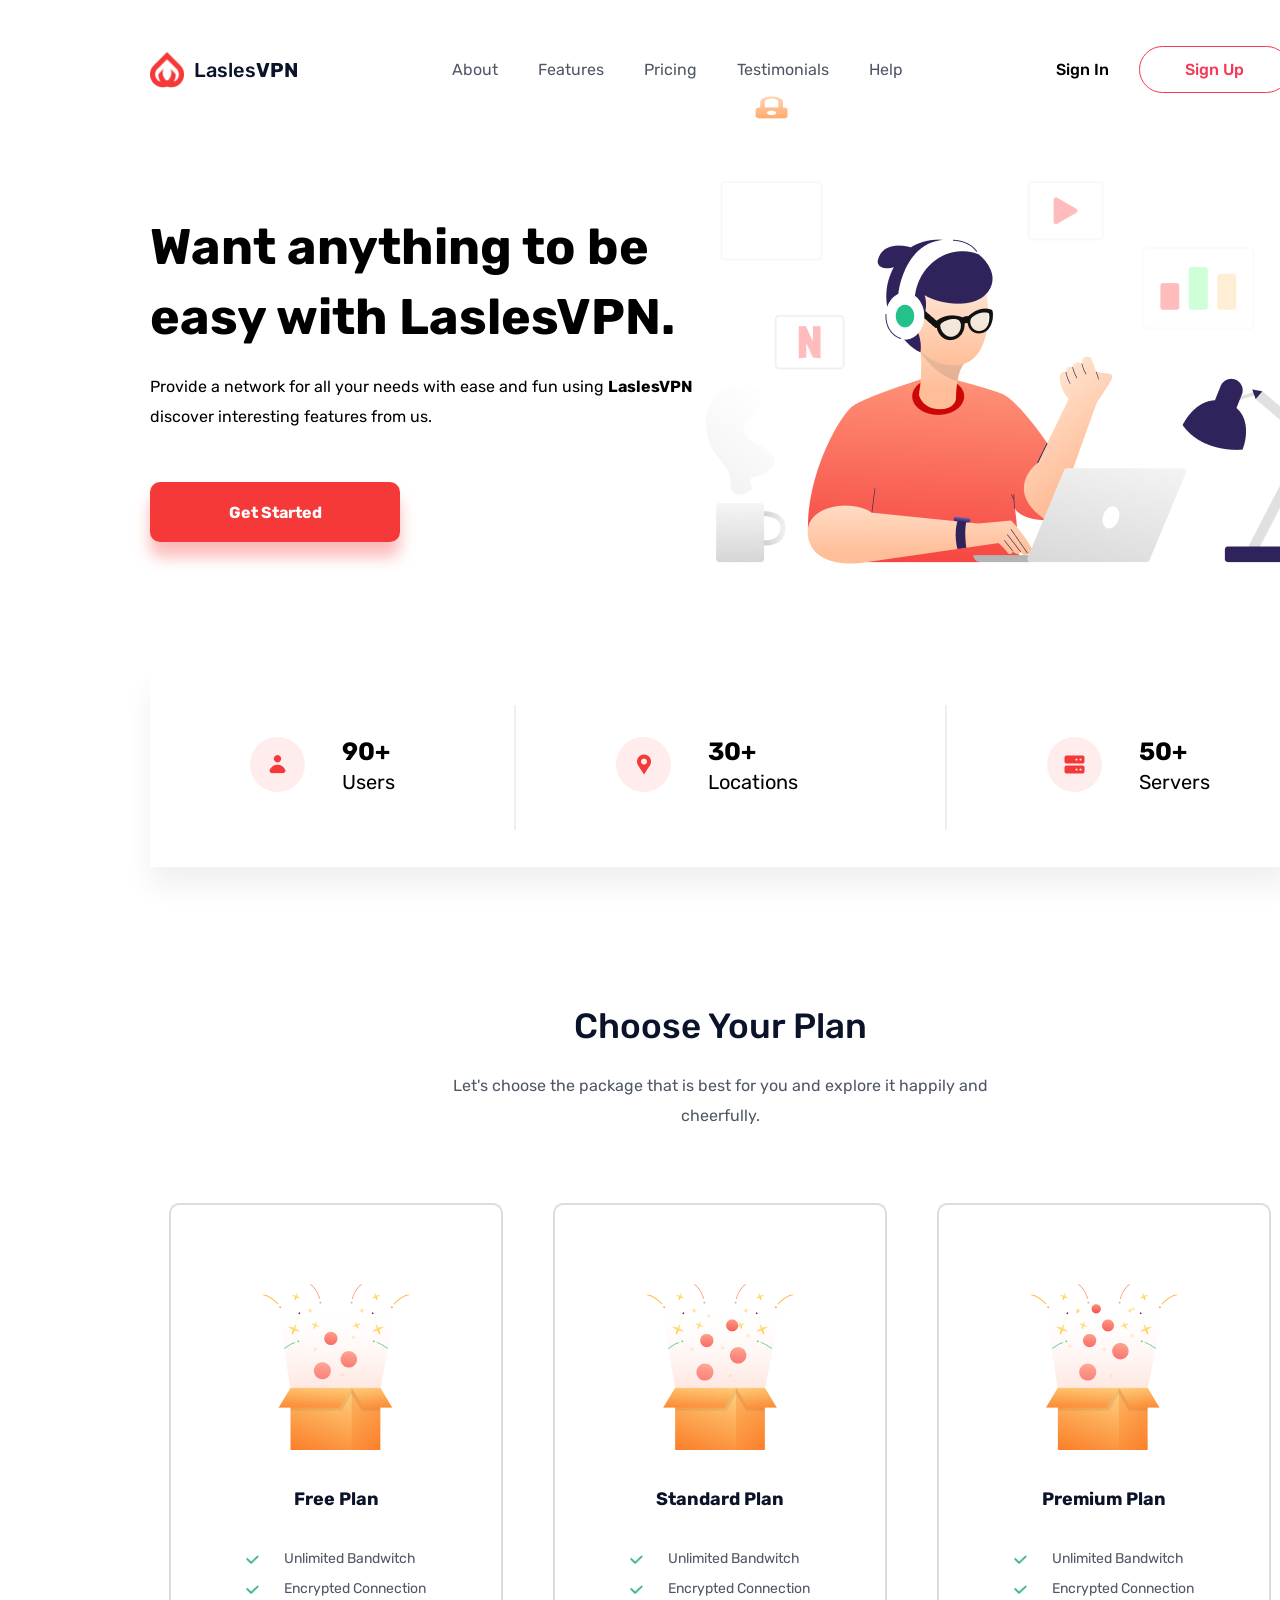
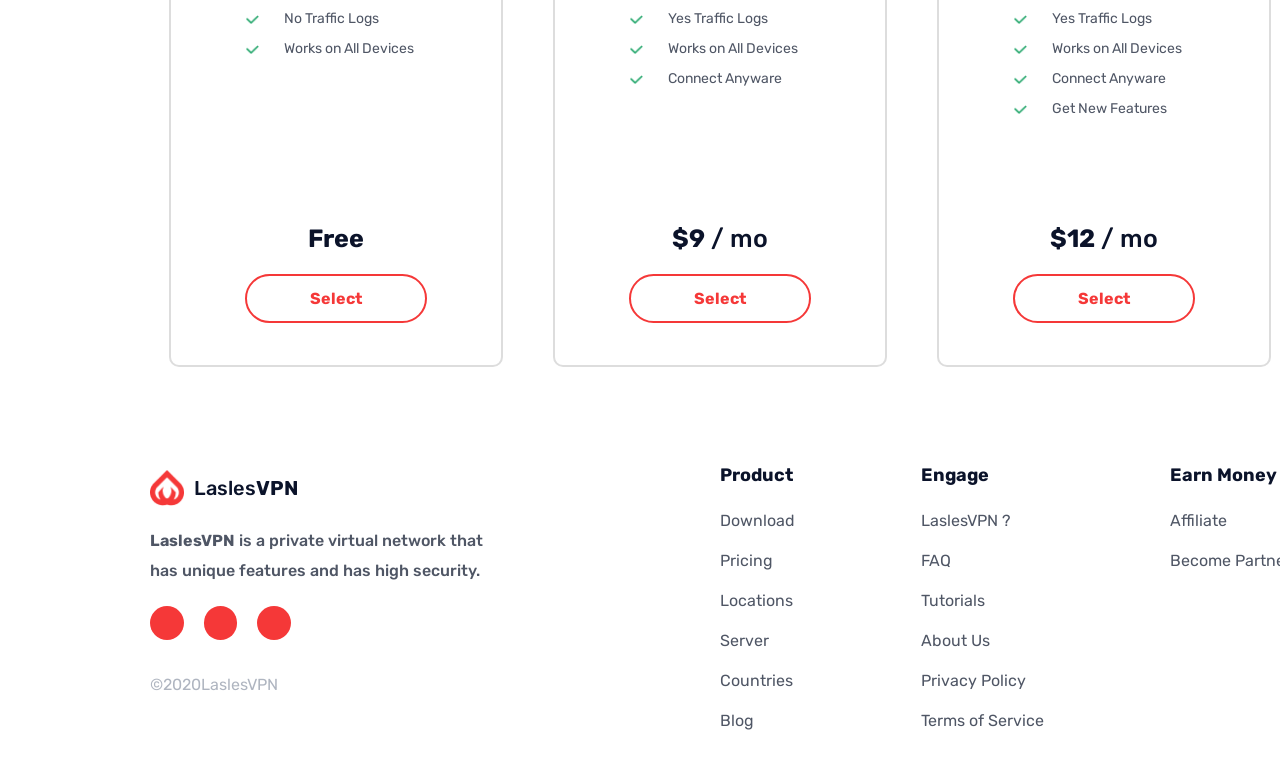
==== lw3-main/lw3.1/index.html @ d18ef3dc "first commit" ====
<!DOCTYPE html>
<html lang="en">

<head>
  <meta charset="UTF-8">
  <meta name="viewport" content="width=device-width, initial-scale=1.0">
  <title>Document</title>
  <link rel="stylesheet" href="style/style.css">
</head>

<body>
  <header class="header">
    <div class="header-logo">
      <img src="images/logo.png" alt="" class="logo__img">
      <div class="logo__text">Lasles<b>VPN</b></div>
    </div>
    <div class="header-menu">
      <a class="header-menu__item" href="#">About</a>
      <a class="header-menu__item" href="#">Features</a>
      <a class="header-menu__item" href="#">Pricing</a>
      <a class="header-menu__item" href="#">Testimonials</a>
      <a class="header-menu__item" href="#">Help</a>
    </div>
    <div class="header-account-menu">
      <div class="header-account-menu__item">Sign In</div>
      <div class="header-account-menu__item header-account-menu__item--color_red">Sign Up</div>
    </div>
  </header>
  <div class="main-title">
    <div class="main-title-text">
      <div class="main-title-text__header">Want anything to be easy with <b>LaslesVPN.</b></div>
      <div class="main-title-text__slogan">Provide a network for all your needs with ease and fun using <b>LaslesVPN</b> discover interesting features from us.</div>
      <div class="main-title-text__btn">Get Started</div>
    </div>
    <img src="images/main-title.png" alt="" class="main-title-img"></img>
  </div>
  <div class="company-info">
    <div class="company-info-item">
      <div class="company-info-item__img">
        <img src="images/ico1.png" alt=""></img>
      </div>
      <div class="company-info-item-text">
        <div class="company-info-item-text__header">90+</div>
        <div class="company-info-item-text__name">Users</div>
      </div>
    </div>
    <div class="company-info-item">
      <div class="company-info-item__img">
        <img src="images/ico2.png" alt=""></img>
      </div>
      <div class="company-info-item-text">
        <div class="company-info-item-text__header">30+</div>
        <div class="company-info-item-text__name">Locations</div>
      </div>
    </div>
    <div class="company-info-item">
      <div class="company-info-item__img">
        <img src="images/ico3.png" alt=""></img>
      </div>
      <div class="company-info-item-text">
        <div class="company-info-item-text__header">50+</div>
        <div class="company-info-item-text__name">Servers</div>
      </div>
    </div>
  </div>
  <div class="text-block">
    <div class="text-block__head">Choose Your Plan</div>
    <div class="text-block__slogan">Let's choose the package that is best for you and explore it happily and cheerfully.</div>
  </div>
  <div class="plan-menu">
    <div class="plan-menu-item">
      <div class="plan-menu-item-logo">
        <img src="images/plan-item1.png" alt="" class="plan-menu-item-logo__img">
        <div class="plan-menu-item-logo__text"><b>Free Plan</b></div>
      </div>
      <ul class="plan-menu-item-list">
        <li class="list-item">
          <img src="images/ico4.png" alt="" class="list-item__img">
          <div class="list-item__text">Unlimited Bandwitch</div>
        </li>
        <li class="list-item">
          <img src="images/ico4.png" alt="" class="list-item__img">
          <div class="list-item__text">Encrypted Connection</div>
        </li>
        <li class="list-item">
          <img src="images/ico4.png" alt="" class="list-item__img">
          <div class="list-item__text">No Traffic Logs</div>
        </li>
        <li class="list-item">
          <img src="images/ico4.png" alt="" class="list-item__img">
          <div class="list-item__text">Works on All Devices</div>
        </li>
      </ul>
      <div class="plan-menu-item__price"><b>Free</b></div>
      <div class="plan-menu-item__btn">Select</div>
    </div>
    <div class="plan-menu-item">
      <div class="plan-menu-item-logo">
        <img src="images/plan-item2.png" alt="" class="plan-menu-item-logo__img">
        <div class="plan-menu-item-logo__text"><b>Standard Plan</b></div>
      </div>
      <ul class="plan-menu-item-list">
        <li class="list-item">
          <img src="images/ico4.png" alt="" class="list-item__img">
          <div class="list-item__text">Unlimited Bandwitch</div>
        </li>
        <li class="list-item">
          <img src="images/ico4.png" alt="" class="list-item__img">
          <div class="list-item__text">Encrypted Connection</div>
        </li>
        <li class="list-item">
          <img src="images/ico4.png" alt="" class="list-item__img">
          <div class="list-item__text">Yes Traffic Logs</div>
        </li>
        <li class="list-item">
          <img src="images/ico4.png" alt="" class="list-item__img">
          <div class="list-item__text">Works on All Devices</div>
        </li>
        <li class="list-item">
          <img src="images/ico4.png" alt="" class="list-item__img">
          <div class="list-item__text">Connect Anyware</div>
        </li>
      </ul>
      <div class="plan-menu-item__price"><b>$9</b> / mo</div>
      <div class="plan-menu-item__btn">Select</div>
    </div>
    <div class="plan-menu-item">
      <div class="plan-menu-item-logo">
        <img src="images/plan-item3.png" alt="" class="plan-menu-item-logo__img">
        <div class="plan-menu-item-logo__text"><b>Premium Plan</b></div>
      </div>
      <ul class="plan-menu-item-list">
        <li class="list-item">
          <img src="images/ico4.png" alt="" class="list-item__img">
          <div class="list-item__text">Unlimited Bandwitch</div>
        </li>
        <li class="list-item">
          <img src="images/ico4.png" alt="" class="list-item__img">
          <div class="list-item__text">Encrypted Connection</div>
        </li>
        <li class="list-item">
          <img src="images/ico4.png" alt="" class="list-item__img">
          <div class="list-item__text">Yes Traffic Logs</div>
        </li>
        <li class="list-item">
          <img src="images/ico4.png" alt="" class="list-item__img">
          <div class="list-item__text">Works on All Devices</div>
        </li>
        <li class="list-item">
          <img src="images/ico4.png" alt="" class="list-item__img">
          <div class="list-item__text">Connect Anyware</div>
        </li>
        <li class="list-item">
          <img src="images/ico4.png" alt="" class="list-item__img">
          <div class="list-item__text">Get New Features</div>
        </li>
      </ul>
      <div class="plan-menu-item__price"><b>$12</b> / mo</div>
      <div class="plan-menu-item__btn">Select</div>
    </div>
  </div>
  <footer class="footer">
    <div class="footer-company-info">
      <div class="footer-company-info-logo">
        <img src="images/logo.png" alt="" class="logo__img">
        <div class="logo__text">Lasles<b>VPN</b></div>
      </div>
      <div class="footer-company-info__description"><b>LaslesVPN</b> is a private virtual network that has unique features and has high security.</div>
      <div class="footer-company-info-dots">
        <div class="dot"></div>
        <div class="dot"></div>
        <div class="dot"></div>
      </div>
      <div class="footer-company-info__copyright">©2020LaslesVPN</div>
    </div>
    <div class="footer-product">
      <div class="footer-list__header"><b>Product</b></div>
      <ul class="footer-list">
        <li class="footer-list-item"><a href="#">Download</a></li>
        <li class="footer-list-item"><a href="#">Pricing</a></li>
        <li class="footer-list-item"><a href="#">Locations</a></li>
        <li class="footer-list-item"><a href="#">Server</a></li>
        <li class="footer-list-item"><a href="#">Countries</a></li>
        <li class="footer-list-item"><a href="#">Blog</a></li>
        
      </ul>
    </div>
    <div class="footer-engage">
      <div class="footer-list__header"><b>Engage</b></div>
      <ul class="footer-list">
        <li class="footer-list-item"><a href="#">LaslesVPN</a> ?</li>
        <li class="footer-list-item"><a href="#">FAQ</a></li>
        <li class="footer-list-item"><a href="#">Tutorials</a></li>
        <li class="footer-list-item"><a href="#">About Us</a></li>
        <li class="footer-list-item"><a href="#">Privacy Policy</a></li>
        <li class="footer-list-item"><a href="#">Terms of Service</a></li>
      </ul>
    </div>
    <div class="footer-earn-money">
      <div class="footer-list__header"><b>Earn Money</b></div>
      <ul class="footer-list">
        <li class="footer-list-item"><a href="#">Affiliate</a></li>
        <li class="footer-list-item"><a href="#">Become Partner</a></li>
      </ul>
    </div>
  </footer>
</body>

</html>
---- lw3-main/lw3.1/style/style.css ----
@font-face {
  font-family: 'Rubik';
  src: url('../fonts/Rubik-VariableFont_wght.ttf');
}

body {
  width: 1440px;
  margin-left: auto;
    margin-right: auto;
}

.header {
  width: 1140px;
  margin: 45.62px auto 0 auto;
  display: flex;
  flex-direction: row;
  justify-content: space-between;
}

.header-logo {
  margin-top: 6.12px;
  height: 36.23px;
  display: flex;
  flex-direction: row;
}

.logo__text {
  font-family: Rubik;
  font-style: normal;
  font-weight: 500;
  font-size: 20px;
  line-height: 24px;
  margin-top: 6.12px;
  margin-left: 10px;
  color: #0B132A
}

.header-menu {
  display: flex;
  flex-direction: row;
}

.header-account-menu {
  display: flex;
  flex-direction: row;
}

.header-menu__item {
  font-family: Rubik;
  font-style: normal;
  font-weight: normal;
  font-size: 16px;
  line-height: 19px;
  margin-right: 40px;
  margin-top: 14px;
  text-decoration: none;
}
a:-webkit-any-link {
    color: -webkit-link;
    cursor: pointer;
    color: #4F5665;
}
.header-menu__item:hover {
  cursor: pointer;
}

.header-menu__item:last-child {
  margin-right: 0;
}

.header-account-menu__item {
  font-family: Rubik;
  font-style: normal;
  font-weight: 500;
  font-size: 16px;
  line-height: 19px;
  margin-top: 14px;
}

.header-account-menu__item:hover {
  cursor: pointer;
}

.header-account-menu__item:last-child:hover {
  background: #F53855;
  color: #fff;
  transition-duration: 0.5s;
}

.header-account-menu__item:last-child {
  margin-left: 30px;
  margin-top: 0px;
  padding: 13px 45px;
  border: 1px solid #F53855;
  border-radius: 50px;
  transition-duration: 0.5s;
}

.header-account-menu__item--color_red {
  color: #F53855;
}

.main-title {
  display: flex;
  flex-direction: row;
  margin-left: 150px;
  margin-top: 3.84px;
}

.main-title-text {
  width: 555px;
  margin-top: 116px;
}

.main-title-text__header {
  font-family: Rubik;
  font-style: normal;
  font-weight: 700;
  font-size: 50px;
  line-height: 70px;
}

.main-title-text__slogan {
  font-family: Rubik;
  font-style: normal;
  font-weight: normal;
  font-size: 16px;
  line-height: 30px;
  margin-top: 20px;
}

.main-title-text__btn {
  width: 250px;
  height: 60px;
  margin-top: 50px;
  background: #F53838;
  border-radius: 10px;
  font-family: Rubik;
  font-style: normal;
  font-weight: bold;
  font-size: 16px;
  line-height: 25px;
  color: #FFFFFF;
  display: flex;
  flex-flow: wrap;
  align-content: center;
  justify-content: center;
  box-shadow: 0 15px 15px rgba(245, 56, 56, 0.35);
  transition-duration: 0.5s;
}

.main-title-text__btn:hover {
  cursor: pointer;
  box-shadow: none;
  transition-duration: 0.5s;
}

.company-info {
  margin-top: 103px;
  margin-left: 150px;
  width: 1140px;
  height: 200px;
  display: flex;
  flex-flow: wrap;
  align-content: center;
  flex-direction: row;
  justify-content: space-between;
  box-shadow: 0 20px 25px rgba(13, 16, 37, 0.06);
}

.company-info-item {
  display: flex;
  flex-direction: row;
  flex-flow: wrap;
  align-content: center;
  width: 429px;
  height: 125.57px;
  border-right: 2px solid #EEEFF2;
}

.company-info-item:first-child {
  width: 364px;
}

.company-info-item:last-child {
  width: 343px;
  border-right: none;
}

.company-info-item__img {
  height: 55px;
  width: 55px;
  background: #FFECEC;
  border-radius: 70px;
  display: flex;
  flex-flow: wrap;
  align-content: center;
  justify-content: center;
  margin-left: 100px;
}

.company-info-item-text {
  margin-left: 36.5px;
}

.company-info-item-text__header {
  font-family: Rubik;
  font-style: normal;
  font-weight: bold;
  font-size: 25px;
  line-height: 30px;
}

.company-info-item-text__name {
  font-family: Rubik;
  font-style: normal;
  font-weight: normal;
  font-size: 20px;
  line-height: 30px;
}

.text-block__head {
  font-family: Rubik;
  font-style: normal;
  font-weight: 500;
  font-size: 35px;
  line-height: 50px;
  text-align: center;
  color: #0B132A;
  margin-top: 133.5px;
}

.text-block__slogan {
  font-family: Rubik;
  font-style: normal;
  font-weight: normal;
  font-size: 16px;
  line-height: 30px;
  text-align: center;
  color: #4F5665;
  width: 555px;
  margin: 0 auto;
  margin-top: 20px;
}

.plan-menu {
  width: 1140px;
  margin-left: 150px;
  margin-top: 72px;
  display: flex;
  flex-direction: row;
  flex-flow: wrap;
  align-content: center;
  justify-content: center;
}

.plan-menu-item {
  width: 330px;
  height: 760px;
  border: 2px solid #DDDDDD;
  border-radius: 10px;
  margin-right: 50px;
  display: flex;
  flex-direction: column;
  transition-duration: 0.5s;
}

.plan-menu-item:hover {
  border: 2px solid #F53838;
  transition-duration: 0.5s;
}

.plan-menu-item:last-child {
  margin-right: 0;
}

.plan-menu-item-logo {
  margin: 0 auto;
  margin-top: 79.3px;
}

.plan-menu-item-logo__text {
  margin-top: 30px;
  font-family: Rubik;
  font-style: normal;
  font-weight: 500;
  font-size: 18px;
  line-height: 30px;
  text-align: center;
  color: #0B132A;
}

.plan-menu-item-list {
  margin: 0 auto;
  margin-top: 30px;
  padding: 0px;
  height: 230px;
}

.list-item {
  display: flex;
  flex-direction: row;
}

.list-item__img {
  margin: auto 0;
  margin-right: 25.61px;
  height: 9.07px;
  width: 13.33px;
}

.list-item__text {
  font-family: Rubik;
  font-style: normal;
  font-weight: normal;
  font-size: 14px;
  line-height: 30px;
  color: #4F5665;
}

.plan-menu-item__price {
  margin: 0 auto;
  margin-top: 50px;
  font-family: Rubik;
  font-style: normal;
  font-weight: 500;
  font-size: 25px;
  line-height: 30px;
  text-align: center;
  color: #0B132A;
}

.plan-menu-item__btn {
  margin: 0 auto;
  margin-top: 20px;
  width: 177.88px;
  height: 45px;
  border: 2px solid #F53838;
  border-radius: 50px;
  display: flex;
  flex-flow: wrap;
  align-content: center;
  justify-content: center;
  font-family: Rubik;
  font-style: normal;
  font-weight: bold;
  font-size: 16px;
  line-height: 19px;
  color: #F53838;
  transition-duration: 0.5s;
  cursor: pointer;
}

.plan-menu-item:hover>.plan-menu-item__btn {
  background: #F53838;
  color: #FFFFFF;
  transition-duration: 0.5s;
}

.footer {
  margin-top: 97px;
  margin-left: 150px;
  display: flex;
  flex-direction: row;
}

.footer-company-info-logo {
  margin-top: 6.12px;
  height: 36.23px;
  display: flex;
  flex-direction: row;
}

.footer-company-info__description {
  font-family: Rubik;
  font-style: normal;
  font-weight: 500;
  font-size: 16px;
  line-height: 30px;
  color: #4F5665;
  margin-top: 20px;
  width: 340px;
}

.footer-company-info-dots {
  display: flex;
  flex-direction: row;
  margin-top: 20px;
}

.dot {
  background: #F53838;
  height: 33.6px;
  width: 33.6px;
  border-radius: 70%;
  margin-right: 20px;
}

.dot:last-child {
  margin-right: 0;
}

.footer-company-info__copyright {
  font-family: Rubik;
  font-style: normal;
  font-weight: normal;
  font-size: 16px;
  line-height: 30px;
  color: #AFB5C0;
  margin-top: 30px;
}

.footer-product {
  margin-left: 230px;
}

.footer-engage {
  margin-left: 126px;
}

.footer-earn-money {
  margin-left: 126px;
}

.footer-list__header {
  font-family: Rubik;
  font-style: normal;
  font-weight: 500;
  font-size: 18px;
  color: #0B132A;
}

.footer-list {
  margin-top: 20px;
  padding: 0;
}

.footer-list-item {
  margin-bottom: 10px;
  font-family: Rubik;
  font-style: normal;
  font-weight: normal;
  font-size: 16px;
  line-height: 30px;
  color: #4F5665;
  list-style-type: none;
  cursor: pointer;
}
.footer-list-item a{
  text-decoration: none;
  color: #4f5665;
}
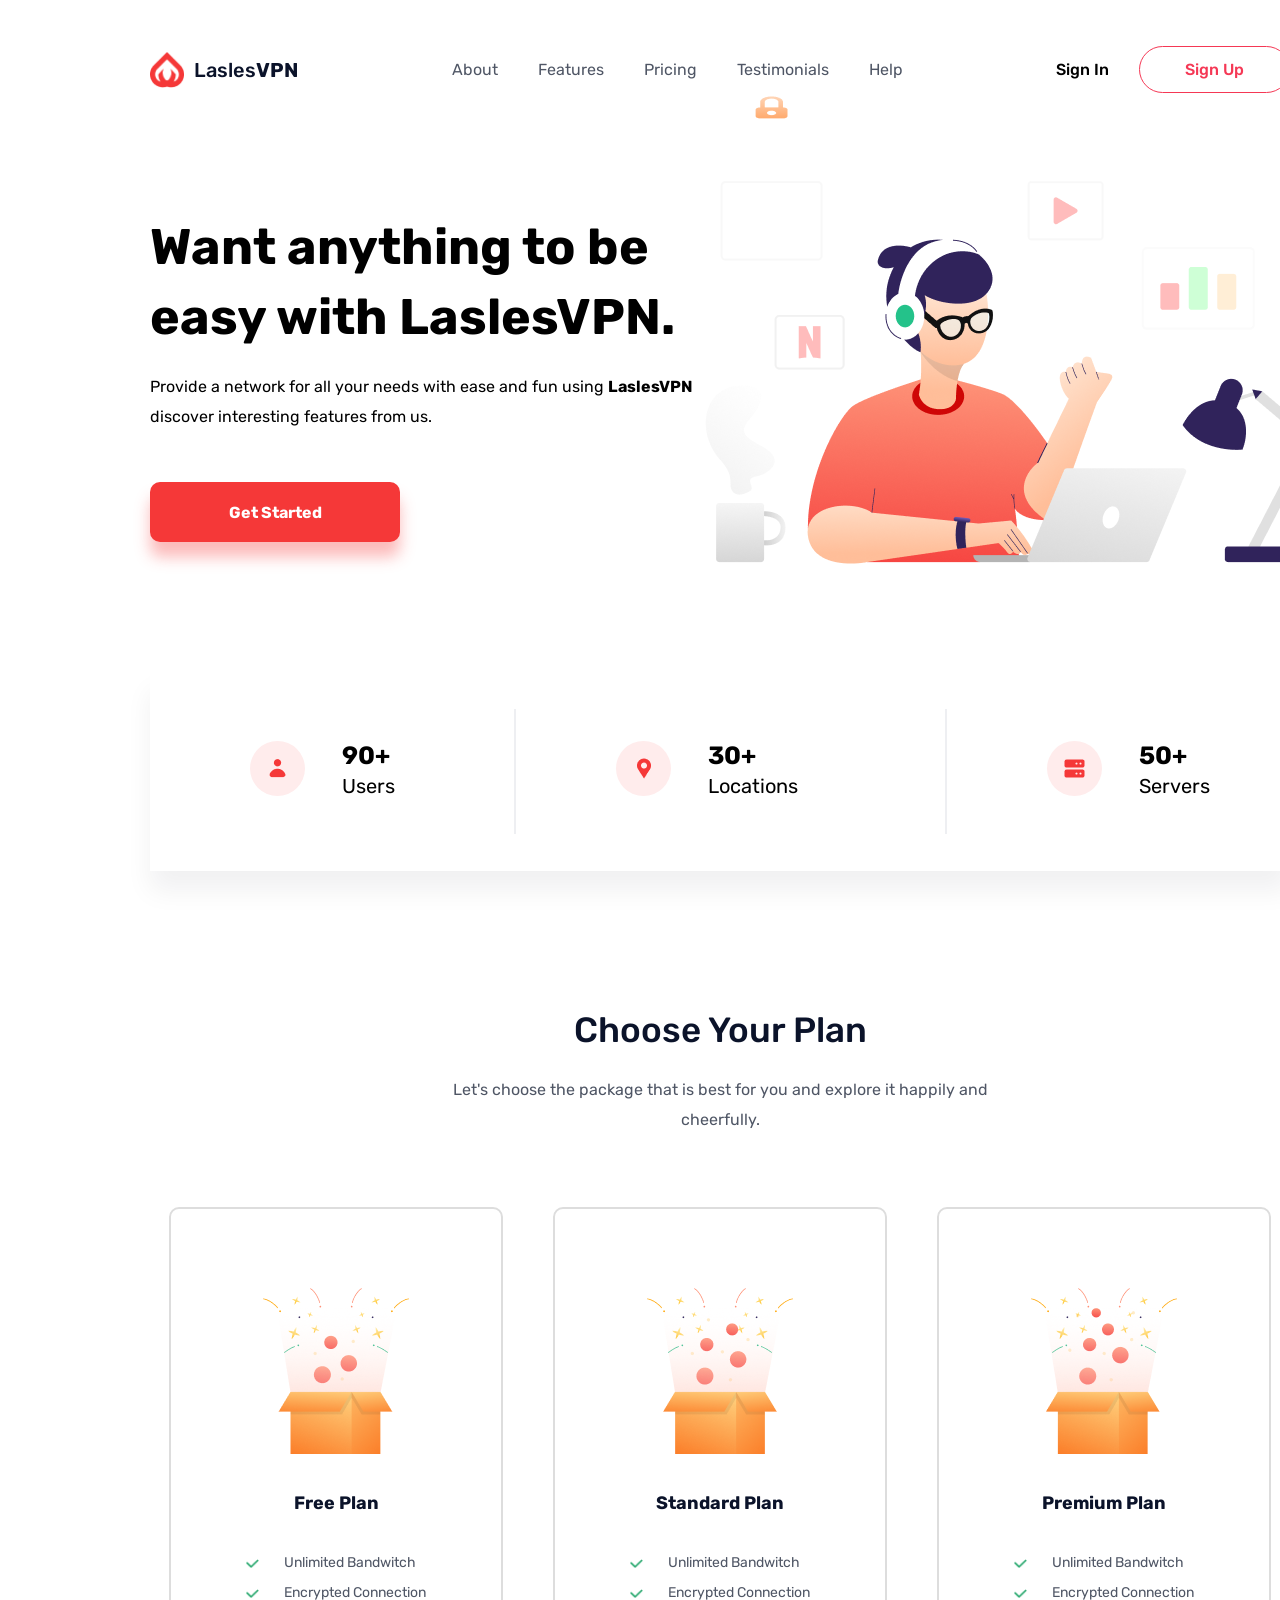
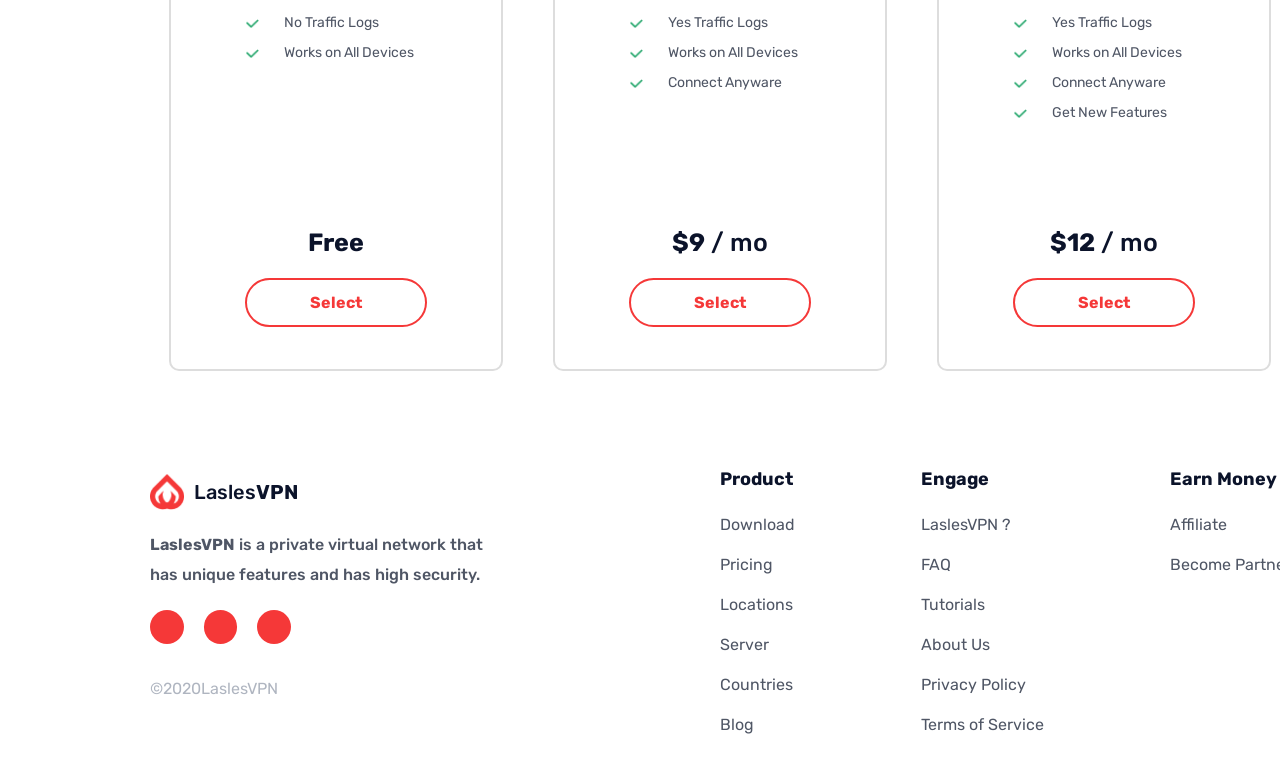
==== commit 056500f7: "add block hero-right" ====
--- a/lw3-main/lw3.1/index.html
+++ b/lw3-main/lw3.1/index.html
@@ -15,6 +15,7 @@
       <div class="logo__text">Lasles<b>VPN</b></div>
     </div>
     <div class="header-menu">
+      
       <a class="header-menu__item" href="#">About</a>
       <a class="header-menu__item" href="#">Features</a>
       <a class="header-menu__item" href="#">Pricing</a>
@@ -26,13 +27,15 @@
       <div class="header-account-menu__item header-account-menu__item--color_red">Sign Up</div>
     </div>
   </header>
-  <div class="main-title">
-    <div class="main-title-text">
-      <div class="main-title-text__header">Want anything to be easy with <b>LaslesVPN.</b></div>
-      <div class="main-title-text__slogan">Provide a network for all your needs with ease and fun using <b>LaslesVPN</b> discover interesting features from us.</div>
-      <div class="main-title-text__btn">Get Started</div>
-    </div>
-    <img src="images/main-title.png" alt="" class="main-title-img"></img>
+  <div class="hero">
+    <div class="hero-left">
+      <div class="hero-left__header">Want anything to be easy with <b>LaslesVPN.</b></div>
+      <div class="hero-left__slogan">Provide a network for all your needs with ease and fun using <b>LaslesVPN</b> discover interesting features from us.</div>
+      <div class="hero-left__btn">Get Started</div>
+    </div>
+    <div class="hero-right">
+      <img src="images/main-title.png" alt="" class="hero-right__img"></img>
+    </div>
   </div>
   <div class="company-info">
     <div class="company-info-item">
@@ -161,7 +164,7 @@
   </div>
   <footer class="footer">
     <div class="footer-company-info">
-      <div class="footer-company-info-logo">
+      <div class="footer-company-info__logo">
         <img src="images/logo.png" alt="" class="logo__img">
         <div class="logo__text">Lasles<b>VPN</b></div>
       </div>
@@ -174,33 +177,33 @@
       <div class="footer-company-info__copyright">©2020LaslesVPN</div>
     </div>
     <div class="footer-product">
-      <div class="footer-list__header"><b>Product</b></div>
-      <ul class="footer-list">
-        <li class="footer-list-item"><a href="#">Download</a></li>
-        <li class="footer-list-item"><a href="#">Pricing</a></li>
-        <li class="footer-list-item"><a href="#">Locations</a></li>
-        <li class="footer-list-item"><a href="#">Server</a></li>
-        <li class="footer-list-item"><a href="#">Countries</a></li>
-        <li class="footer-list-item"><a href="#">Blog</a></li>
+      <div class="footer-product__header"><b>Product</b></div>
+      <ul class="footer-product-list">
+        <li class="footer-product-list__item"><a href="#">Download</a></li>
+        <li class="footer-product-list__item"><a href="#">Pricing</a></li>
+        <li class="footer-product-list__item"><a href="#">Locations</a></li>
+        <li class="footer-product-list__item"><a href="#">Server</a></li>
+        <li class="footer-product-list__item"><a href="#">Countries</a></li>
+        <li class="footer-product-list__item"><a href="#">Blog</a></li>
         
       </ul>
     </div>
     <div class="footer-engage">
-      <div class="footer-list__header"><b>Engage</b></div>
-      <ul class="footer-list">
-        <li class="footer-list-item"><a href="#">LaslesVPN</a> ?</li>
-        <li class="footer-list-item"><a href="#">FAQ</a></li>
-        <li class="footer-list-item"><a href="#">Tutorials</a></li>
-        <li class="footer-list-item"><a href="#">About Us</a></li>
-        <li class="footer-list-item"><a href="#">Privacy Policy</a></li>
-        <li class="footer-list-item"><a href="#">Terms of Service</a></li>
+      <div class="footer-engage__header"><b>Engage</b></div>
+      <ul class="footer-engage-list">
+        <li class="footer-engage-list__item"><a href="#">LaslesVPN</a> ?</li>
+        <li class="footer-engage-list__item"><a href="#">FAQ</a></li>
+        <li class="footer-engage-list__item"><a href="#">Tutorials</a></li>
+        <li class="footer-engage-list__item"><a href="#">About Us</a></li>
+        <li class="footer-engage-list__item"><a href="#">Privacy Policy</a></li>
+        <li class="footer-engage-list__item"><a href="#">Terms of Service</a></li>
       </ul>
     </div>
     <div class="footer-earn-money">
-      <div class="footer-list__header"><b>Earn Money</b></div>
-      <ul class="footer-list">
-        <li class="footer-list-item"><a href="#">Affiliate</a></li>
-        <li class="footer-list-item"><a href="#">Become Partner</a></li>
+      <div class="footer-earn-money__header"><b>Earn Money</b></div>
+      <ul class="footer-earn-money-list">
+        <li class="footer-earn-money-list__item"><a href="#">Affiliate</a></li>
+        <li class="footer-earn-money-list__item"><a href="#">Become Partner</a></li>
       </ul>
     </div>
   </footer>
--- a/lw3-main/lw3.1/style/style.css
+++ b/lw3-main/lw3.1/style/style.css
@@ -1,12 +1,12 @@
 @font-face {
-  font-family: 'Rubik';
-  src: url('../fonts/Rubik-VariableFont_wght.ttf');
+  font-family: "Rubik";
+  src: url("../fonts/Rubik-VariableFont_wght.ttf");
 }
 
 body {
   width: 1440px;
   margin-left: auto;
-    margin-right: auto;
+  margin-right: auto;
 }
 
 .header {
@@ -32,7 +32,7 @@
   line-height: 24px;
   margin-top: 6.12px;
   margin-left: 10px;
-  color: #0B132A
+  color: #0b132a;
 }
 
 .header-menu {
@@ -56,9 +56,9 @@
   text-decoration: none;
 }
 a:-webkit-any-link {
-    color: -webkit-link;
-    cursor: pointer;
-    color: #4F5665;
+  color: -webkit-link;
+  cursor: pointer;
+  color: #4f5665;
 }
 .header-menu__item:hover {
   cursor: pointer;
@@ -82,7 +82,7 @@
 }
 
 .header-account-menu__item:last-child:hover {
-  background: #F53855;
+  background: #f53855;
   color: #fff;
   transition-duration: 0.5s;
 }
@@ -91,28 +91,28 @@
   margin-left: 30px;
   margin-top: 0px;
   padding: 13px 45px;
-  border: 1px solid #F53855;
+  border: 1px solid #f53855;
   border-radius: 50px;
   transition-duration: 0.5s;
 }
 
 .header-account-menu__item--color_red {
-  color: #F53855;
-}
-
-.main-title {
+  color: #f53855;
+}
+
+.hero {
   display: flex;
   flex-direction: row;
   margin-left: 150px;
   margin-top: 3.84px;
 }
 
-.main-title-text {
+.hero-left {
   width: 555px;
   margin-top: 116px;
 }
 
-.main-title-text__header {
+.hero-left__header {
   font-family: Rubik;
   font-style: normal;
   font-weight: 700;
@@ -120,27 +120,27 @@
   line-height: 70px;
 }
 
-.main-title-text__slogan {
-  font-family: Rubik;
-  font-style: normal;
-  font-weight: normal;
-  font-size: 16px;
-  line-height: 30px;
-  margin-top: 20px;
-}
-
-.main-title-text__btn {
+.hero-left__slogan {
+  font-family: Rubik;
+  font-style: normal;
+  font-weight: normal;
+  font-size: 16px;
+  line-height: 30px;
+  margin-top: 20px;
+}
+
+.hero-left__btn {
   width: 250px;
   height: 60px;
   margin-top: 50px;
-  background: #F53838;
+  background: #f53838;
   border-radius: 10px;
   font-family: Rubik;
   font-style: normal;
   font-weight: bold;
   font-size: 16px;
   line-height: 25px;
-  color: #FFFFFF;
+  color: #ffffff;
   display: flex;
   flex-flow: wrap;
   align-content: center;
@@ -149,7 +149,7 @@
   transition-duration: 0.5s;
 }
 
-.main-title-text__btn:hover {
+.hero-left__btn:hover {
   cursor: pointer;
   box-shadow: none;
   transition-duration: 0.5s;
@@ -175,7 +175,7 @@
   align-content: center;
   width: 429px;
   height: 125.57px;
-  border-right: 2px solid #EEEFF2;
+  border-right: 2px solid #eeeff2;
 }
 
 .company-info-item:first-child {
@@ -190,7 +190,7 @@
 .company-info-item__img {
   height: 55px;
   width: 55px;
-  background: #FFECEC;
+  background: #ffecec;
   border-radius: 70px;
   display: flex;
   flex-flow: wrap;
@@ -226,7 +226,7 @@
   font-size: 35px;
   line-height: 50px;
   text-align: center;
-  color: #0B132A;
+  color: #0b132a;
   margin-top: 133.5px;
 }
 
@@ -237,7 +237,7 @@
   font-size: 16px;
   line-height: 30px;
   text-align: center;
-  color: #4F5665;
+  color: #4f5665;
   width: 555px;
   margin: 0 auto;
   margin-top: 20px;
@@ -257,7 +257,7 @@
 .plan-menu-item {
   width: 330px;
   height: 760px;
-  border: 2px solid #DDDDDD;
+  border: 2px solid #dddddd;
   border-radius: 10px;
   margin-right: 50px;
   display: flex;
@@ -266,7 +266,7 @@
 }
 
 .plan-menu-item:hover {
-  border: 2px solid #F53838;
+  border: 2px solid #f53838;
   transition-duration: 0.5s;
 }
 
@@ -287,7 +287,7 @@
   font-size: 18px;
   line-height: 30px;
   text-align: center;
-  color: #0B132A;
+  color: #0b132a;
 }
 
 .plan-menu-item-list {
@@ -315,7 +315,7 @@
   font-weight: normal;
   font-size: 14px;
   line-height: 30px;
-  color: #4F5665;
+  color: #4f5665;
 }
 
 .plan-menu-item__price {
@@ -327,7 +327,7 @@
   font-size: 25px;
   line-height: 30px;
   text-align: center;
-  color: #0B132A;
+  color: #0b132a;
 }
 
 .plan-menu-item__btn {
@@ -335,7 +335,7 @@
   margin-top: 20px;
   width: 177.88px;
   height: 45px;
-  border: 2px solid #F53838;
+  border: 2px solid #f53838;
   border-radius: 50px;
   display: flex;
   flex-flow: wrap;
@@ -346,14 +346,14 @@
   font-weight: bold;
   font-size: 16px;
   line-height: 19px;
-  color: #F53838;
-  transition-duration: 0.5s;
-  cursor: pointer;
-}
-
-.plan-menu-item:hover>.plan-menu-item__btn {
-  background: #F53838;
-  color: #FFFFFF;
+  color: #f53838;
+  transition-duration: 0.5s;
+  cursor: pointer;
+}
+
+.plan-menu-item:hover > .plan-menu-item__btn {
+  background: #f53838;
+  color: #ffffff;
   transition-duration: 0.5s;
 }
 
@@ -364,7 +364,7 @@
   flex-direction: row;
 }
 
-.footer-company-info-logo {
+.footer-company-info__logo {
   margin-top: 6.12px;
   height: 36.23px;
   display: flex;
@@ -377,7 +377,7 @@
   font-weight: 500;
   font-size: 16px;
   line-height: 30px;
-  color: #4F5665;
+  color: #4f5665;
   margin-top: 20px;
   width: 340px;
 }
@@ -389,7 +389,7 @@
 }
 
 .dot {
-  background: #F53838;
+  background: #f53838;
   height: 33.6px;
   width: 33.6px;
   border-radius: 70%;
@@ -406,7 +406,7 @@
   font-weight: normal;
   font-size: 16px;
   line-height: 30px;
-  color: #AFB5C0;
+  color: #afb5c0;
   margin-top: 30px;
 }
 
@@ -422,31 +422,84 @@
   margin-left: 126px;
 }
 
-.footer-list__header {
+.footer-product__header {
   font-family: Rubik;
   font-style: normal;
   font-weight: 500;
   font-size: 18px;
-  color: #0B132A;
-}
-
-.footer-list {
+  color: #0b132a;
+}
+.footer-earn-money__header {
+  font-family: Rubik;
+  font-style: normal;
+  font-weight: 500;
+  font-size: 18px;
+  color: #0b132a;
+}
+.footer-engage__header {
+  font-family: Rubik;
+  font-style: normal;
+  font-weight: 500;
+  font-size: 18px;
+  color: #0b132a;
+}
+.footer-engage-list {
   margin-top: 20px;
   padding: 0;
 }
 
-.footer-list-item {
+.footer-engage-list__item {
   margin-bottom: 10px;
   font-family: Rubik;
   font-style: normal;
   font-weight: normal;
   font-size: 16px;
   line-height: 30px;
-  color: #4F5665;
+  color: #4f5665;
   list-style-type: none;
   cursor: pointer;
 }
-.footer-list-item a{
+.footer-engage-list__item a {
   text-decoration: none;
   color: #4f5665;
-}+}
+.footer-earn-money-list {
+  margin-top: 20px;
+  padding: 0;
+}
+
+.footer-earn-money-list__item {
+  margin-bottom: 10px;
+  font-family: Rubik;
+  font-style: normal;
+  font-weight: normal;
+  font-size: 16px;
+  line-height: 30px;
+  color: #4f5665;
+  list-style-type: none;
+  cursor: pointer;
+}
+.footer-earn-money-list__item a {
+  text-decoration: none;
+  color: #4f5665;
+}
+.footer-product-list {
+  margin-top: 20px;
+  padding: 0;
+}
+
+.footer-product-list__item {
+  margin-bottom: 10px;
+  font-family: Rubik;
+  font-style: normal;
+  font-weight: normal;
+  font-size: 16px;
+  line-height: 30px;
+  color: #4f5665;
+  list-style-type: none;
+  cursor: pointer;
+}
+.footer-product-list__item a {
+  text-decoration: none;
+  color: #4f5665;
+}
